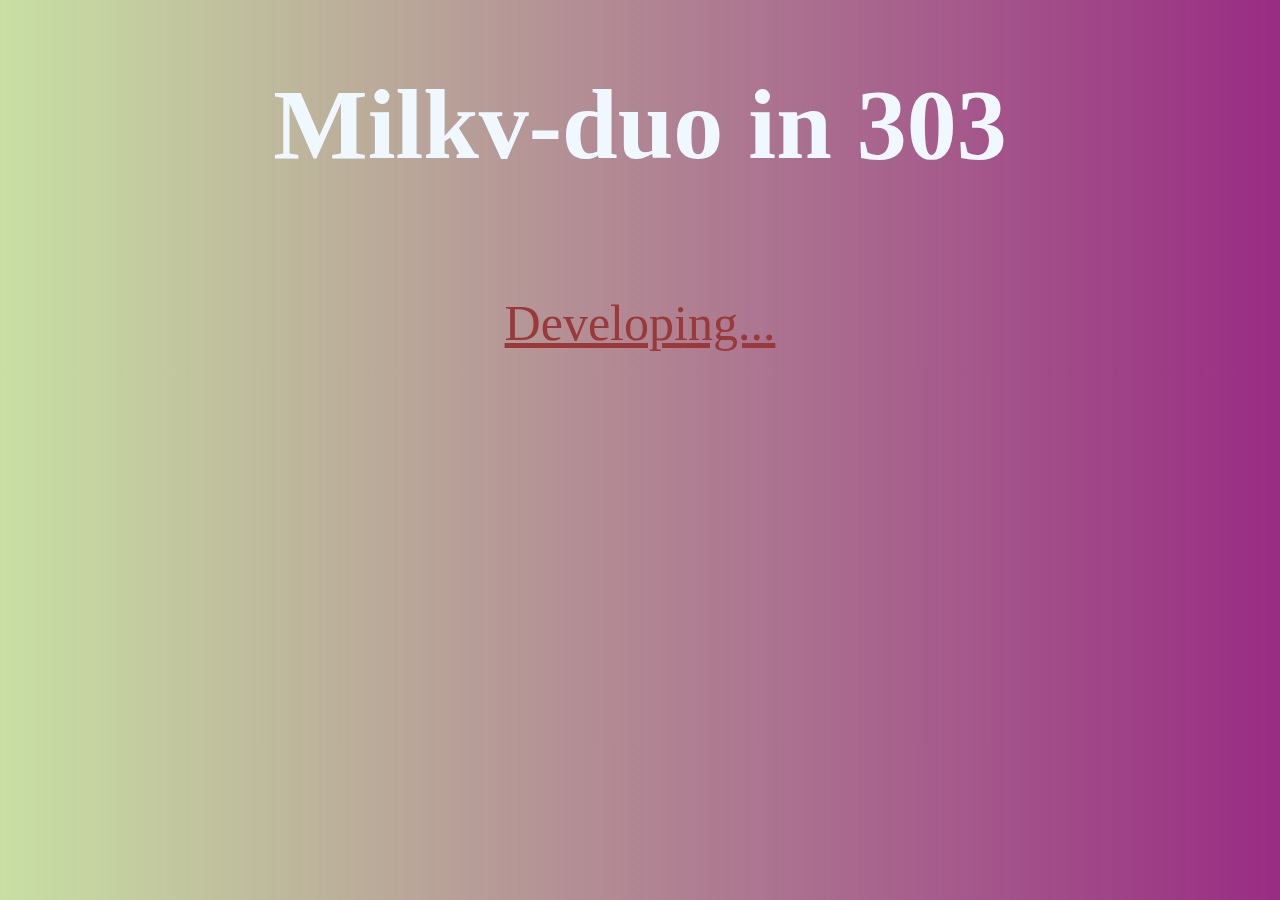
==== index.html @ 425c8f86 "basic configuration" ====
<!DOCTYPE html>
<html lang="en">
    <head>
        <meta charset="UTF-8">
        <meta name="viewport" content="width=device-width, initial-scale=1.0">
        <meta name="author" content="sbming">
        <!-- <meta http-equiv="refresh" content="20"> -->
        <link rel="icon" type="image/x-icon" href="icon.ico"> 
        <title>Milkv-duo in 303</title>
        <style>
                * {
                    font-family: 'Times New Roman', Times, serif;
                    font-size: 100px;
                }
                body {
                    background: linear-gradient(to right, rgba(139, 188, 60, 0.47), rgb(153, 44, 131));
                }
                #box {
                    color: aliceblue;
                    text-align: center;
                }
        </style>
    </head>
    <body>
        <div id="box">
            <h1>Milkv-duo in 303</h1>
            <a style="font-size: 50px;color: rgb(153, 57, 57);" href="https://blog.yesord.top/" target="_blank">Developing...</a>
        </div>
    </body>
</html>
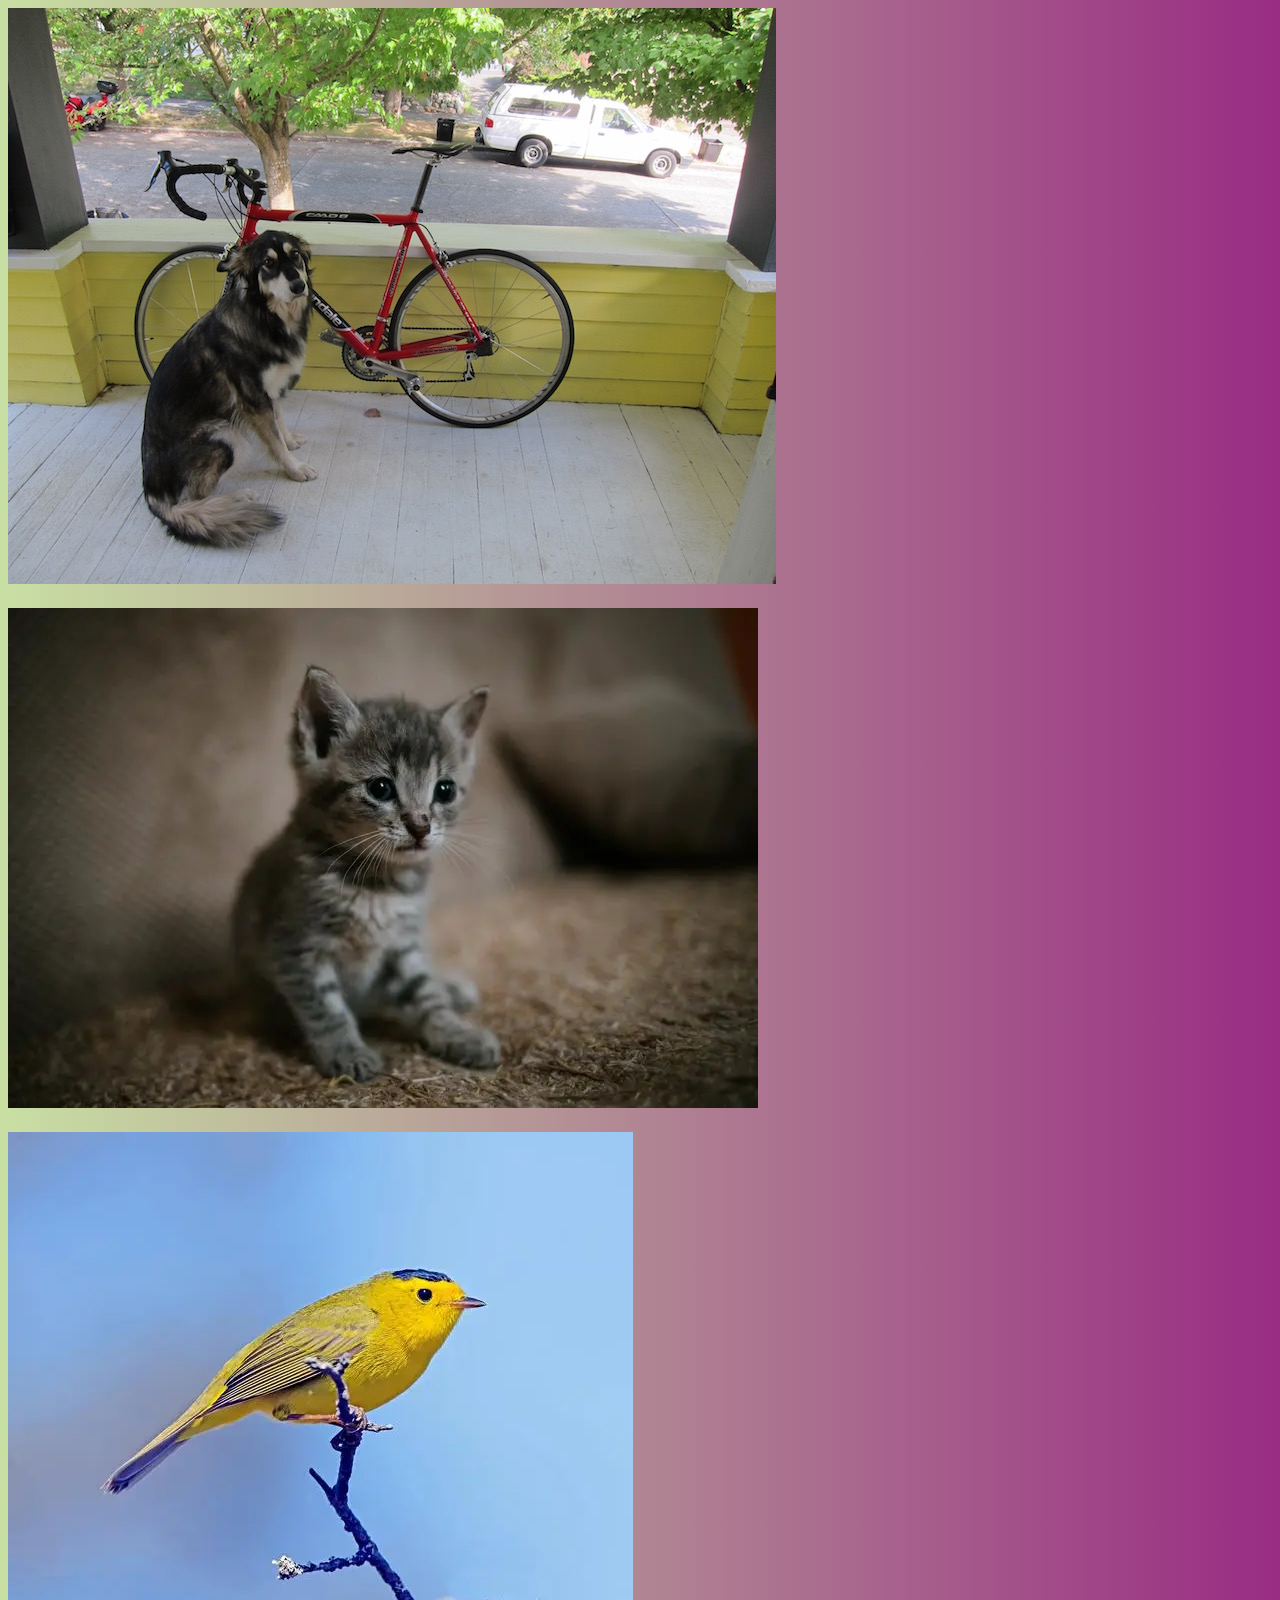
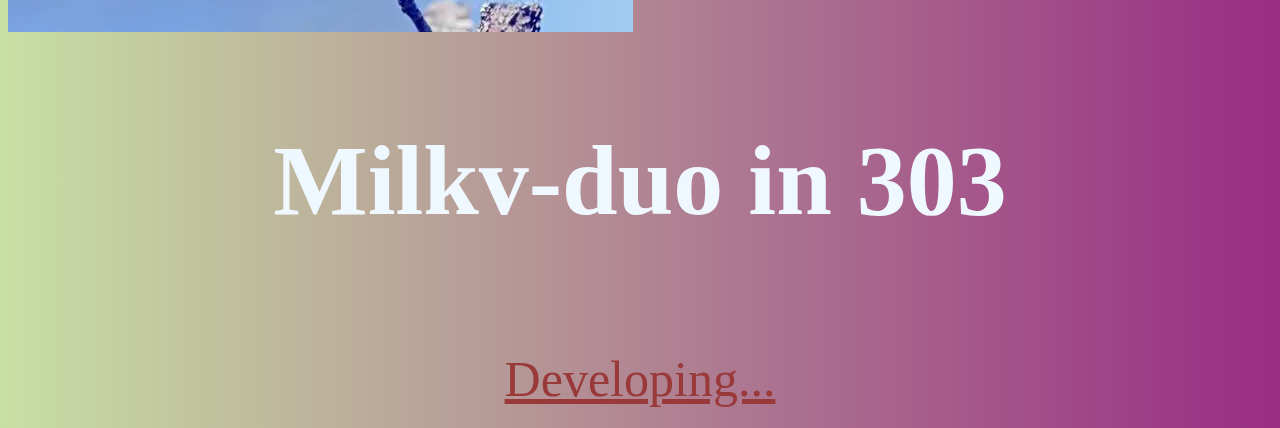
==== commit a83e586d: "更新了server.c，实现了MIME中image类型的发送" ====
--- a/index.html
+++ b/index.html
@@ -22,6 +22,9 @@
         </style>
     </head>
     <body>
+        <img src="dog.png">
+        <img src="cat.png">
+        <img src="bird.webp">
         <div id="box">
             <h1>Milkv-duo in 303</h1>
             <a style="font-size: 50px;color: rgb(153, 57, 57);" href="https://blog.yesord.top/" target="_blank">Developing...</a>
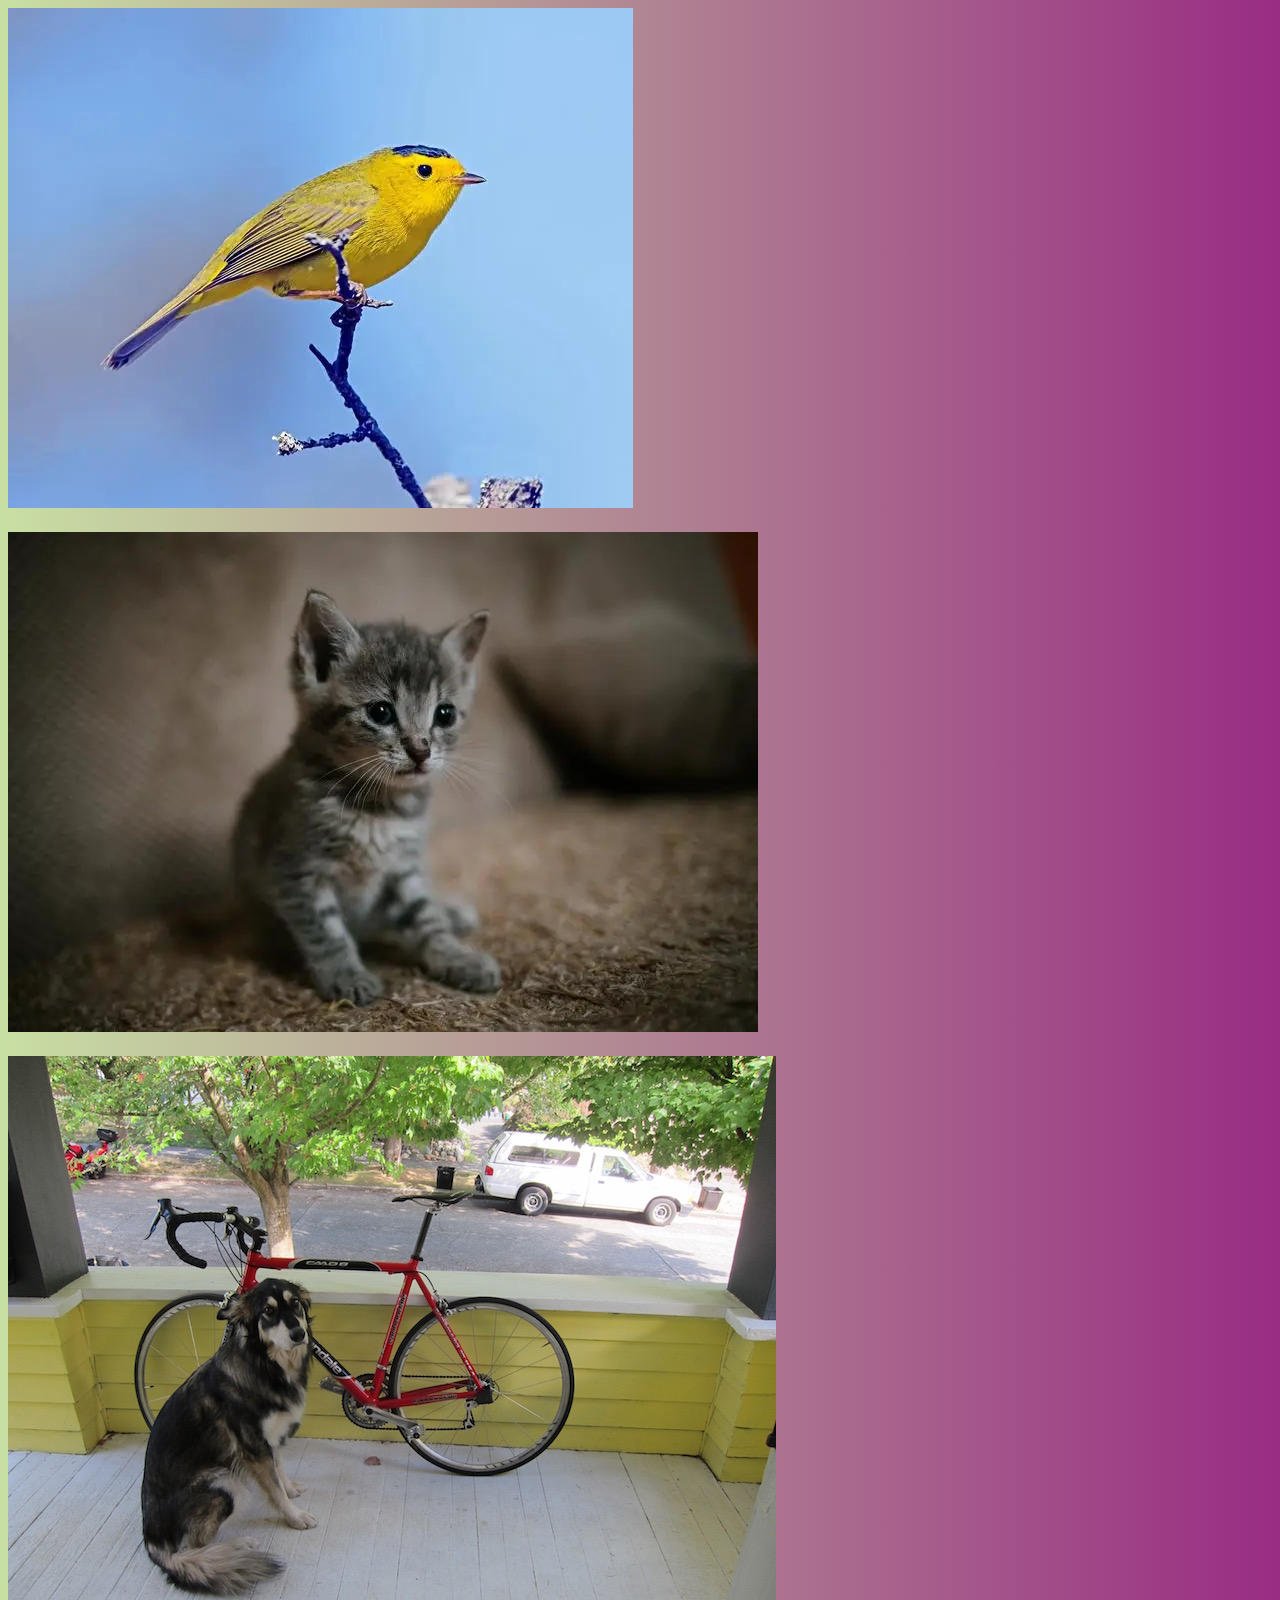
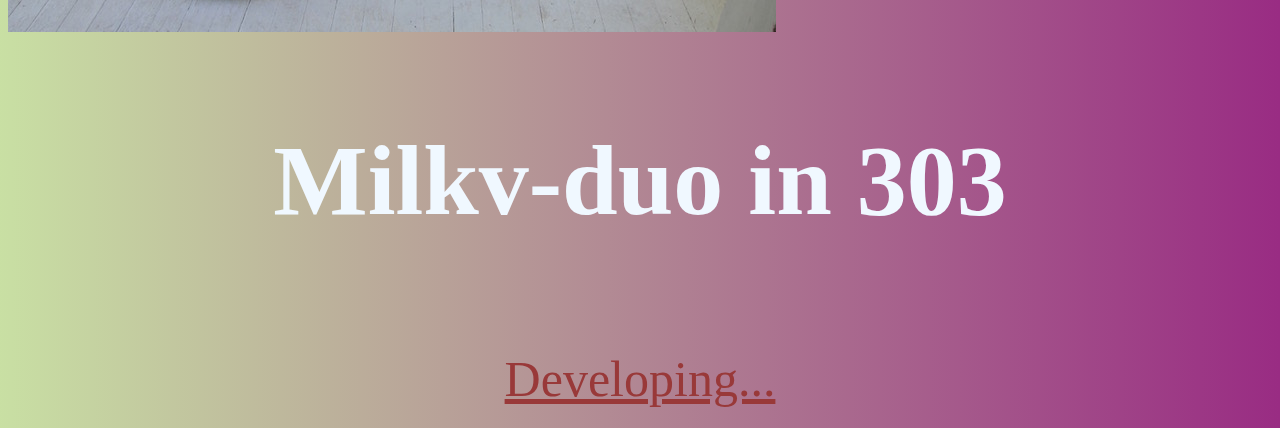
==== commit fc598e3d: "更新目录结构，编写简易的Makefile，并构建了交叉编译环境" ====
--- a/index.html
+++ b/index.html
@@ -5,7 +5,7 @@
         <meta name="viewport" content="width=device-width, initial-scale=1.0">
         <meta name="author" content="sbming">
         <!-- <meta http-equiv="refresh" content="20"> -->
-        <link rel="icon" type="image/x-icon" href="icon.ico"> 
+        <link rel="icon" type="image/x-icon" href="image/favicon.ico"> 
         <title>Milkv-duo in 303</title>
         <style>
                 * {
@@ -22,9 +22,9 @@
         </style>
     </head>
     <body>
-        <img src="dog.png">
-        <img src="cat.png">
-        <img src="bird.webp">
+        <img src="image/bird.webp">
+        <img src="image/cat.png">
+        <img src="image/dog.png">
         <div id="box">
             <h1>Milkv-duo in 303</h1>
             <a style="font-size: 50px;color: rgb(153, 57, 57);" href="https://blog.yesord.top/" target="_blank">Developing...</a>
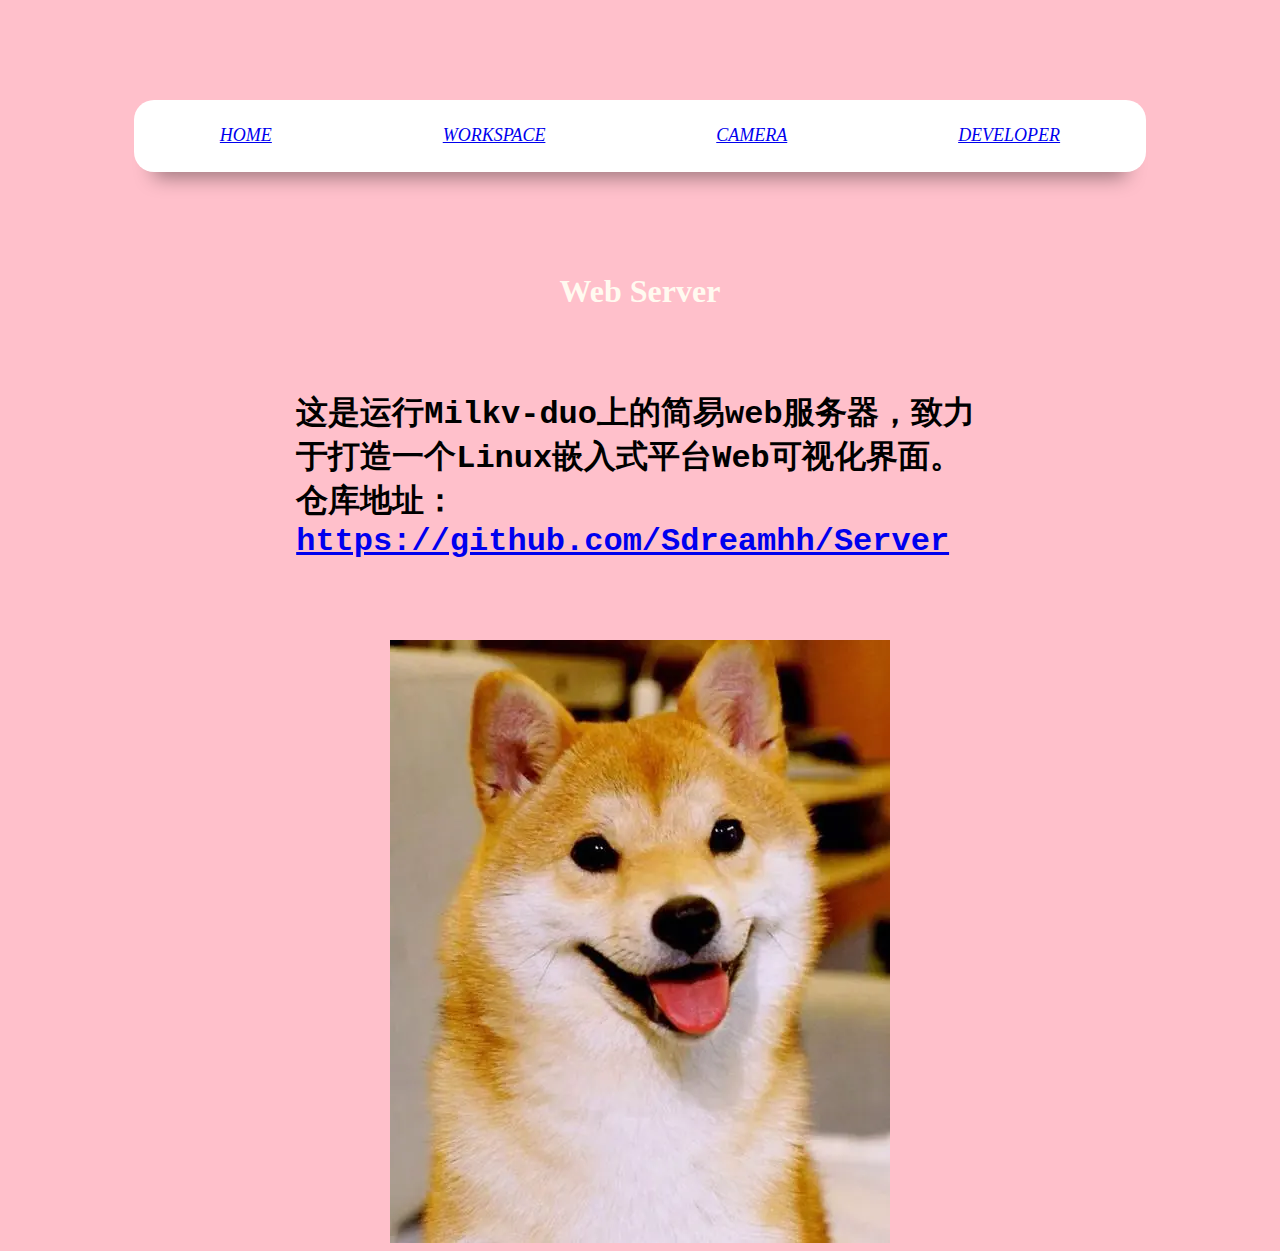
==== commit aff485e3: "更新了界面，添加了日志功能" ====
--- a/index.html
+++ b/index.html
@@ -1,33 +1,31 @@
 <!DOCTYPE html>
 <html lang="en">
-    <head>
-        <meta charset="UTF-8">
-        <meta name="viewport" content="width=device-width, initial-scale=1.0">
-        <meta name="author" content="sbming">
-        <!-- <meta http-equiv="refresh" content="20"> -->
-        <link rel="icon" type="image/x-icon" href="image/favicon.ico"> 
-        <title>Milkv-duo in 303</title>
-        <style>
-                * {
-                    font-family: 'Times New Roman', Times, serif;
-                    font-size: 100px;
-                }
-                body {
-                    background: linear-gradient(to right, rgba(139, 188, 60, 0.47), rgb(153, 44, 131));
-                }
-                #box {
-                    color: aliceblue;
-                    text-align: center;
-                }
-        </style>
-    </head>
-    <body>
-        <img src="image/bird.webp">
-        <img src="image/cat.png">
-        <img src="image/dog.png">
-        <div id="box">
-            <h1>Milkv-duo in 303</h1>
-            <a style="font-size: 50px;color: rgb(153, 57, 57);" href="https://blog.yesord.top/" target="_blank">Developing...</a>
+<head>
+    <meta charset="UTF-8">
+    <meta name="viewport" content="width=device-width, initial-scale=1.0">
+    <title>Web Server</title>
+    <link rel="icon" type="image/x-icon" href="/image/icon.ico"> 
+    <link rel="stylesheet" href="/page/index.css">
+</head>
+<body>
+    <div class="container">
+        <div class="nav">
+            <div><a href="index.html">HOME</a></div>
+            <div><a href="page/workspace.html" target="_blank">WORKSPACE</a></div>
+            <div><a href="page/camera.html" target="_blank">CAMERA</a></div>
+            <div><a href="#">DEVELOPER</a></div>
         </div>
-    </body>
+        <h1>
+            Web Server
+        </h1>
+        <div class="description">
+            这是运行Milkv-duo上的简易web服务器，致力于打造一个Linux嵌入式平台Web可视化界面。仓库地址：
+            <a href="https://github.com/Sdreamhh/Server" target="_blank">https://github.com/Sdreamhh/Server</a>
+        </div>
+
+        <div class="img">
+            <img src="/image/dog.jpg">
+        </div>
+    </div>
+</body>
 </html>--- a/page/index.css
+++ b/page/index.css
@@ -0,0 +1,48 @@
+body {
+    background-color: pink;
+    margin-top: 100px;
+}
+
+.container {
+    width: 80%;
+    margin: auto;
+}
+
+
+.nav {
+    display: flex;
+    background-color: #fff;
+    border-radius: 20px;
+    box-shadow: 0 25px 20px -20px rgba(0, 0, 0, 0.4);
+}
+
+.nav > div {
+    margin: 2.5% auto;
+    font-size: large;
+    font-style: italic;
+}
+
+
+h1 {
+    margin-top: 10%;
+    text-align: center;
+    color:floralwhite;
+
+}
+
+h1:hover {
+    color: rgb(214, 186, 101);
+}
+
+.description {
+    font-family: 'Courier New', Courier, monospace;
+    font-weight: bold;
+    font-size: xx-large;
+    margin: 8% 16%;
+}
+
+.img {
+    display: flex;
+    align-items: center;
+    justify-content: center;
+}
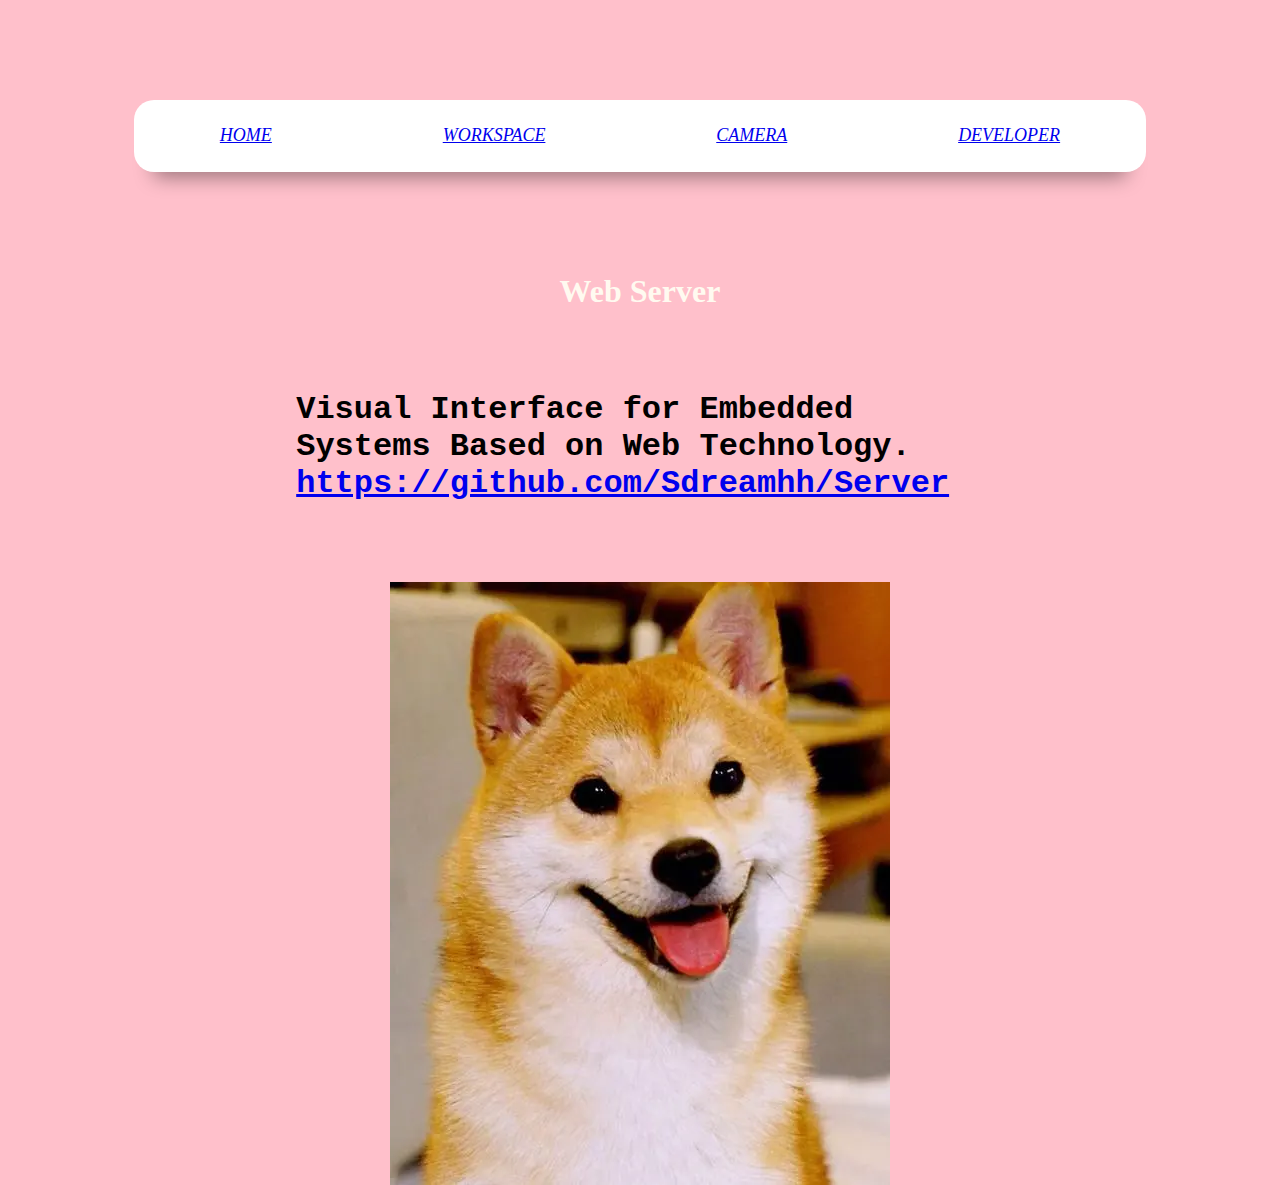
==== commit 9c598dca: "利用jQuery+Ajax提交表单，实现不刷新整个页面的前提下与服务端交互并更新页面。" ====
--- a/index.html
+++ b/index.html
@@ -4,7 +4,7 @@
     <meta charset="UTF-8">
     <meta name="viewport" content="width=device-width, initial-scale=1.0">
     <title>Web Server</title>
-    <link rel="icon" type="image/x-icon" href="/image/icon.ico"> 
+    <link rel="icon" type="image/x-icon" href="/image/favicon.ico"> 
     <link rel="stylesheet" href="/page/index.css">
 </head>
 <body>
@@ -19,8 +19,7 @@
             Web Server
         </h1>
         <div class="description">
-            这是运行Milkv-duo上的简易web服务器，致力于打造一个Linux嵌入式平台Web可视化界面。仓库地址：
-            <a href="https://github.com/Sdreamhh/Server" target="_blank">https://github.com/Sdreamhh/Server</a>
+        Visual Interface for Embedded Systems Based on Web Technology.            <a href="https://github.com/Sdreamhh/Server" target="_blank">https://github.com/Sdreamhh/Server</a>
         </div>
 
         <div class="img">
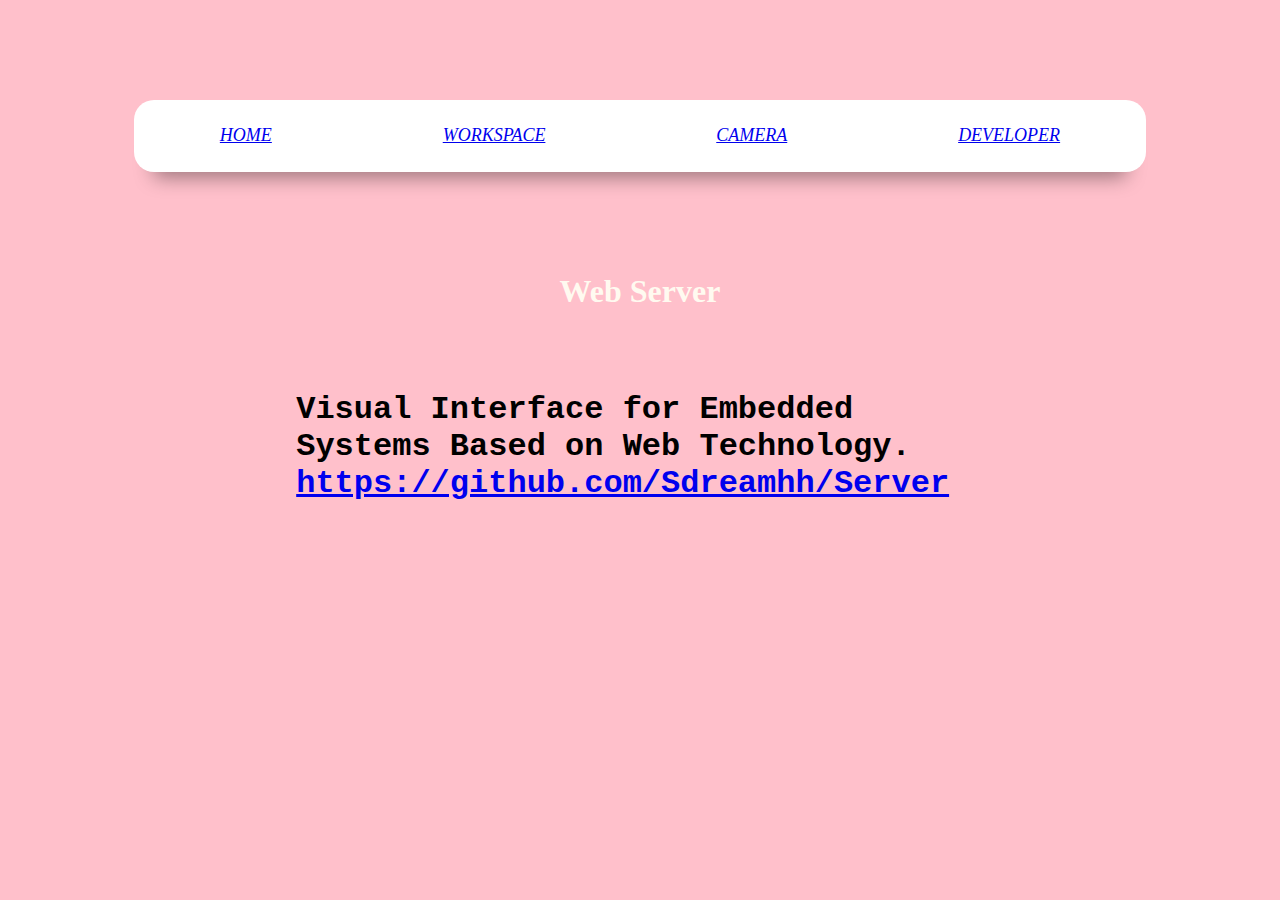
==== commit 71838b49: "创建了虚拟终端雏形" ====
--- a/index.html
+++ b/index.html
@@ -22,8 +22,7 @@
         Visual Interface for Embedded Systems Based on Web Technology.            <a href="https://github.com/Sdreamhh/Server" target="_blank">https://github.com/Sdreamhh/Server</a>
         </div>
 
-        <div class="img">
-            <img src="/image/dog.jpg">
+
         </div>
     </div>
 </body>
